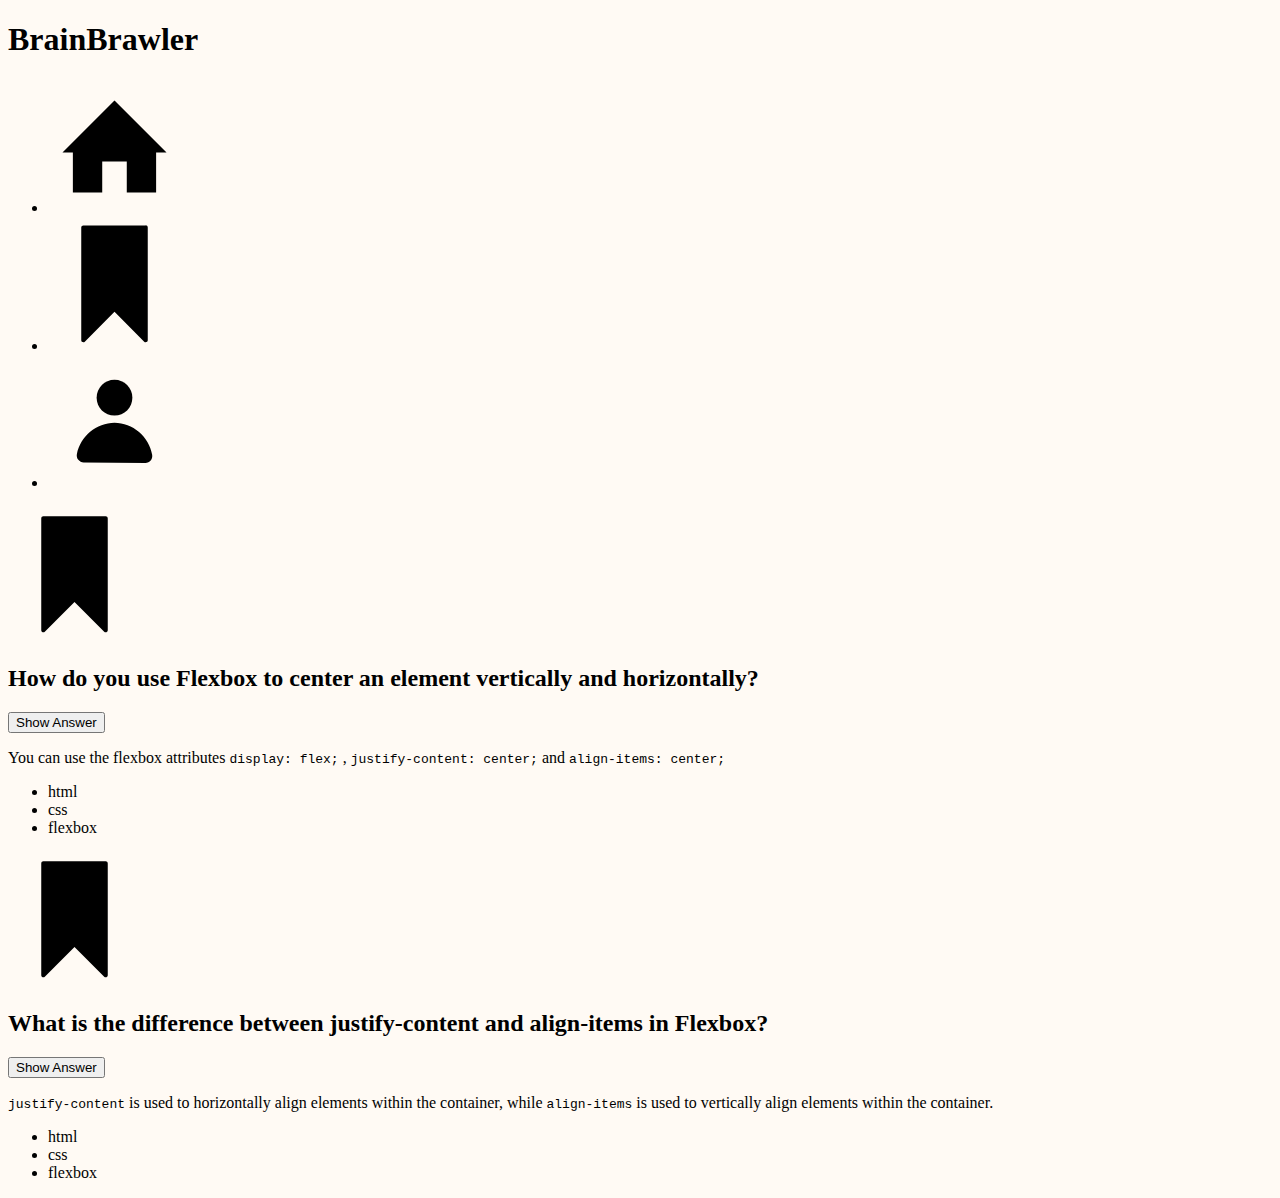
==== index.html @ 4527212e "index frame build" ====
<!DOCTYPE html>
<html lang="en">
  <head>
    <meta charset="UTF-8" />
    <meta http-equiv="X-UA-Compatible" content="IE=edge" />
    <meta name="viewport" content="width=device-width, initial-scale=1.0" />
    <title>Document</title>

    <link rel="stylesheet" href="/css/styles.css" />
  </head>

  <body>
    <header>
      <h1>BrainBrawler</h1>
    </header>
    <nav>
      <ul>
        <li id="home"><img src="media/icon_home.svg" title="home" /></li>
        <li id="bookmarks">
          <img src="media/icon_bookmark.svg" title="bookmark" />
        </li>
        <li id="profile">
          <img src="media/icon_profile.svg" title="profile" />
        </li>
      </ul>
    </nav>
    <main>
      <section>
        <article class="card">
          <div id="card-bookmark">
            <img src="media/icon_bookmark.svg" title="bookmark" />
          </div>
          <h2>
            How do you use Flexbox to center an element vertically and
            horizontally?
          </h2>
          <button>Show Answer</button>
          <p class="answer">
            You can use the flexbox attributes <code>display: flex;</code> ,
            <code>justify-content: center;</code> and
            <code>align-items: center;</code>
          </p>
          <ul class="tags">
            <li>html</li>
            <li>css</li>
            <li>flexbox</li>
          </ul>
        </article>

        <article class="card">
          <div id="card-bookmark">
            <img src="media/icon_bookmark.svg" title="bookmark" />
          </div>
          <h2>
            What is the difference between justify-content and align-items in
            Flexbox?
          </h2>
          <button>Show Answer</button>
          <p class="answer">
            <code>justify-content</code> is used to horizontally align elements
            within the container, while <code>align-items</code> is used to
            vertically align elements within the container.
          </p>
          <ul class="tags">
            <li>html</li>
            <li>css</li>
            <li>flexbox</li>
          </ul>
        </article>
      </section>
      <section>
        <article></article>
      </section>
    </main>
    <footer></footer>
  </body>
</html>
---- css/styles.css ----
:root {
}

body {
  background-color: rgb(255, 250, 244);
}
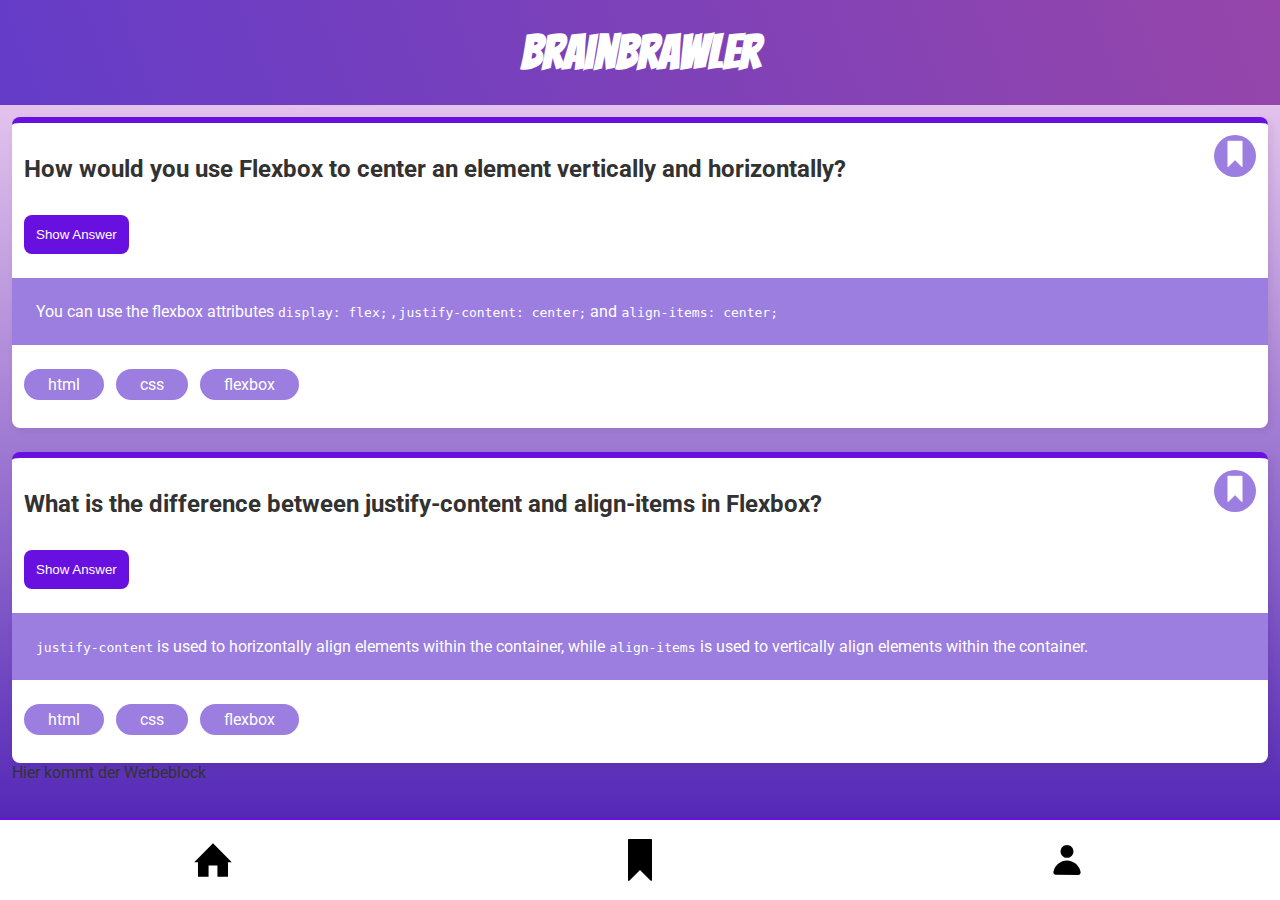
==== commit 287b2e1e: "Merge pull request #1 from mntzd/basicstructure" ====
--- a/index.html
+++ b/index.html
@@ -7,6 +7,12 @@
     <title>Document</title>
 
     <link rel="stylesheet" href="/css/styles.css" />
+    <link rel="preconnect" href="https://fonts.googleapis.com" />
+    <link rel="preconnect" href="https://fonts.gstatic.com" crossorigin />
+    <link
+      href="https://fonts.googleapis.com/css2?family=Bangers&family=Roboto:ital,wght@0,100;0,300;0,400;0,500;0,700;0,900;1,100;1,300;1,400;1,500;1,700;1,900&display=swap"
+      rel="stylesheet"
+    />
   </head>
 
   <body>
@@ -27,11 +33,8 @@
     <main>
       <section>
         <article class="card">
-          <div id="card-bookmark">
-            <img src="media/icon_bookmark.svg" title="bookmark" />
-          </div>
           <h2>
-            How do you use Flexbox to center an element vertically and
+            How would you use Flexbox to center an element vertically and
             horizontally?
           </h2>
           <button>Show Answer</button>
@@ -48,9 +51,6 @@
         </article>
 
         <article class="card">
-          <div id="card-bookmark">
-            <img src="media/icon_bookmark.svg" title="bookmark" />
-          </div>
           <h2>
             What is the difference between justify-content and align-items in
             Flexbox?
@@ -68,8 +68,9 @@
           </ul>
         </article>
       </section>
+
       <section>
-        <article></article>
+        <article>Hier kommt der Werbeblock</article>
       </section>
     </main>
     <footer></footer>
--- a/css/styles.css
+++ b/css/styles.css
@@ -1,6 +1,41 @@
+@import "header.css";
+@import "content.css";
+
 :root {
+  --color-primary: #6710e0;
+  --color-secondary: #9b7ee0;
+  --color-background: rgb(250, 245, 246);
+  --color-nav: rgb(255, 255, 255);
+  --color-font: rgb(50, 50, 50);
+  --color-font-inverse: white;
+
+  --background-gradient-nav: linear-gradient(
+    70deg,
+    rgb(100, 60, 200),
+    rgb(150, 70, 170)
+  );
+  --background-gradient-body: linear-gradient(
+    0deg,
+    rgb(70, 25, 177),
+    rgb(248, 218, 244)
+  );
+
+  --font-copy: "Roboto", sans-serif;
+  --font-header: "Bangers", cursive;
+
+  --gap-xxs: 3px;
+  --gap-xs: 6px;
+  --gap-s: 12px;
+  --gap-m: 24px;
+  --gap-l: 36px;
+  --gap-xl: 48px;
+  --gap-xxl: 96px;
 }
 
 body {
-  background-color: rgb(255, 250, 244);
+  background-color: var(--color-background);
+  background: var(--background-gradient-body);
+  color: var(--color-font);
+  margin: 0px;
+  font-family: var(--font-copy);
 }
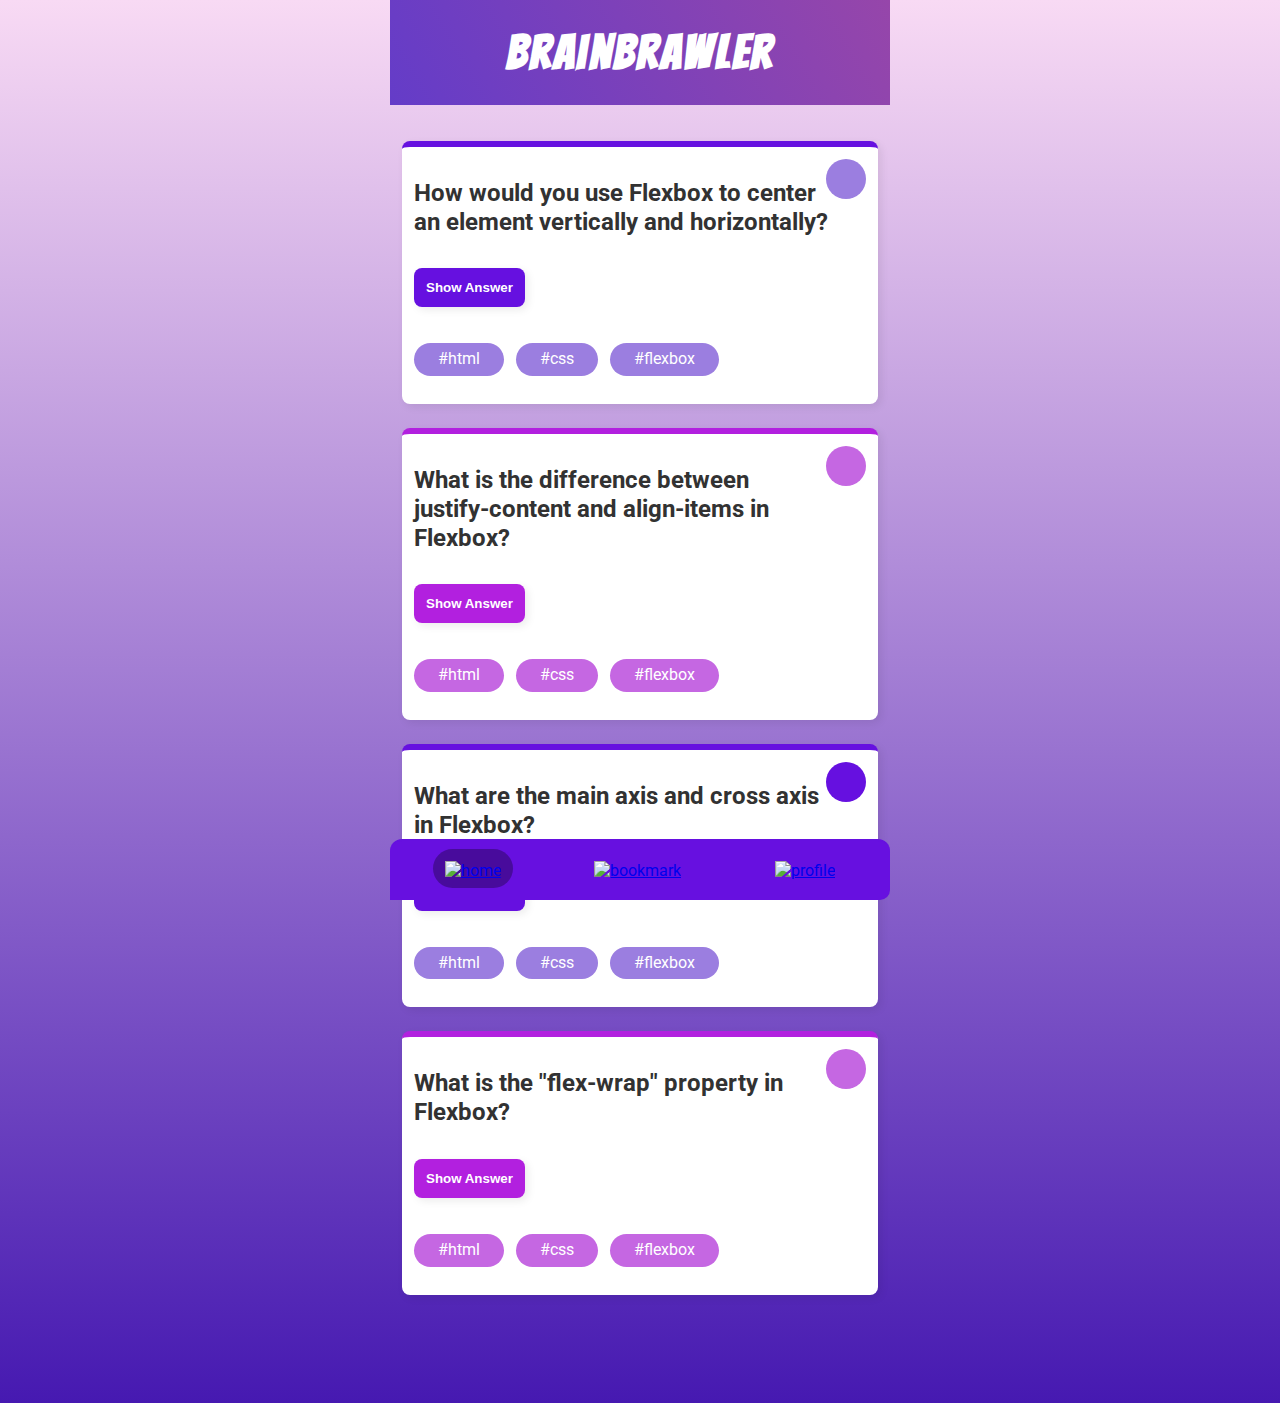
==== commit 053dce01: "bugfixes" ====
--- a/index.html
+++ b/index.html
@@ -13,6 +13,7 @@
       href="https://fonts.googleapis.com/css2?family=Bangers&family=Roboto:ital,wght@0,100;0,300;0,400;0,500;0,700;0,900;1,100;1,300;1,400;1,500;1,700;1,900&display=swap"
       rel="stylesheet"
     />
+    <script type="text/javascript" src="/js/script.js" defer></script>
   </head>
 
   <body>
@@ -21,12 +22,20 @@
     </header>
     <nav>
       <ul>
-        <li id="home"><img src="media/icon_home.svg" title="home" /></li>
-        <li id="bookmarks">
-          <img src="media/icon_bookmark.svg" title="bookmark" />
+        <li id="home" class="selected">
+          <a href="/index.html">
+            <img src="media/icon_home_new_square.svg" title="home" />
+          </a>
         </li>
-        <li id="profile">
-          <img src="media/icon_profile.svg" title="profile" />
+        <li id="bookmarks" class="">
+          <a href="/bookmarks.html">
+            <img src="media/icon_bookmark_new_square.svg" title="bookmark" />
+          </a>
+        </li>
+        <li id="profile" class="">
+          <a href="/profile.html">
+            <img src="media/icon_profile_new_square.svg" title="profile" />
+          </a>
         </li>
       </ul>
     </nav>
@@ -37,16 +46,16 @@
             How would you use Flexbox to center an element vertically and
             horizontally?
           </h2>
-          <button>Show Answer</button>
-          <p class="answer">
+          <button class="button">Show Answer</button>
+          <p class="answer show">
             You can use the flexbox attributes <code>display: flex;</code> ,
             <code>justify-content: center;</code> and
             <code>align-items: center;</code>
           </p>
           <ul class="tags">
-            <li>html</li>
-            <li>css</li>
-            <li>flexbox</li>
+            <li>#html</li>
+            <li>#css</li>
+            <li>#flexbox</li>
           </ul>
         </article>
 
@@ -55,22 +64,47 @@
             What is the difference between justify-content and align-items in
             Flexbox?
           </h2>
-          <button>Show Answer</button>
+          <button class="button">Show Answer</button>
           <p class="answer">
             <code>justify-content</code> is used to horizontally align elements
             within the container, while <code>align-items</code> is used to
             vertically align elements within the container.
           </p>
           <ul class="tags">
-            <li>html</li>
-            <li>css</li>
-            <li>flexbox</li>
+            <li>#html</li>
+            <li>#css</li>
+            <li>#flexbox</li>
           </ul>
         </article>
-      </section>
 
-      <section>
-        <article>Hier kommt der Werbeblock</article>
+        <article class="card bookmarked">
+          <h2>What are the main axis and cross axis in Flexbox?</h2>
+          <button class="button">Show Answer</button>
+          <p class="answer">
+            The main axis is the axis along which the Flexbox items are laid
+            out, and the cross axis is perpendicular to the main axis.
+          </p>
+          <ul class="tags">
+            <li>#html</li>
+            <li>#css</li>
+            <li>#flexbox</li>
+          </ul>
+        </article>
+
+        <article class="card bookmarked">
+          <h2>What is the "flex-wrap" property in Flexbox?</h2>
+          <button class="button">Show Answer</button>
+          <p class="answer">
+            The <code>"flex-wrap"</code> property specifies whether the Flexbox
+            items should wrap or not when there is not enough space on the main
+            axis.
+          </p>
+          <ul class="tags">
+            <li>#html</li>
+            <li>#css</li>
+            <li>#flexbox</li>
+          </ul>
+        </article>
       </section>
     </main>
     <footer></footer>
--- a/css/styles.css
+++ b/css/styles.css
@@ -2,15 +2,17 @@
 @import "content.css";
 
 :root {
-  --color-primary: #6710e0;
+  --color-primary: rgb(102, 16, 224);
   --color-secondary: #9b7ee0;
+  --color-tertiary: rgb(178, 32, 223);
+  --color-quartary: rgb(197, 103, 226);
   --color-background: rgb(250, 245, 246);
-  --color-nav: rgb(255, 255, 255);
+  --color-nav: #6710e0;
   --color-font: rgb(50, 50, 50);
   --color-font-inverse: white;
 
   --background-gradient-nav: linear-gradient(
-    70deg,
+    60deg,
     rgb(100, 60, 200),
     rgb(150, 70, 170)
   );
@@ -33,9 +35,12 @@
 }
 
 body {
-  background-color: var(--color-background);
   background: var(--background-gradient-body);
+  background-color: rgb(70, 25, 177);
+  background-repeat: no-repeat;
+  background-size: stretch;
   color: var(--color-font);
-  margin: 0px;
+  margin: 0px auto;
   font-family: var(--font-copy);
+  max-width: 500px;
 }
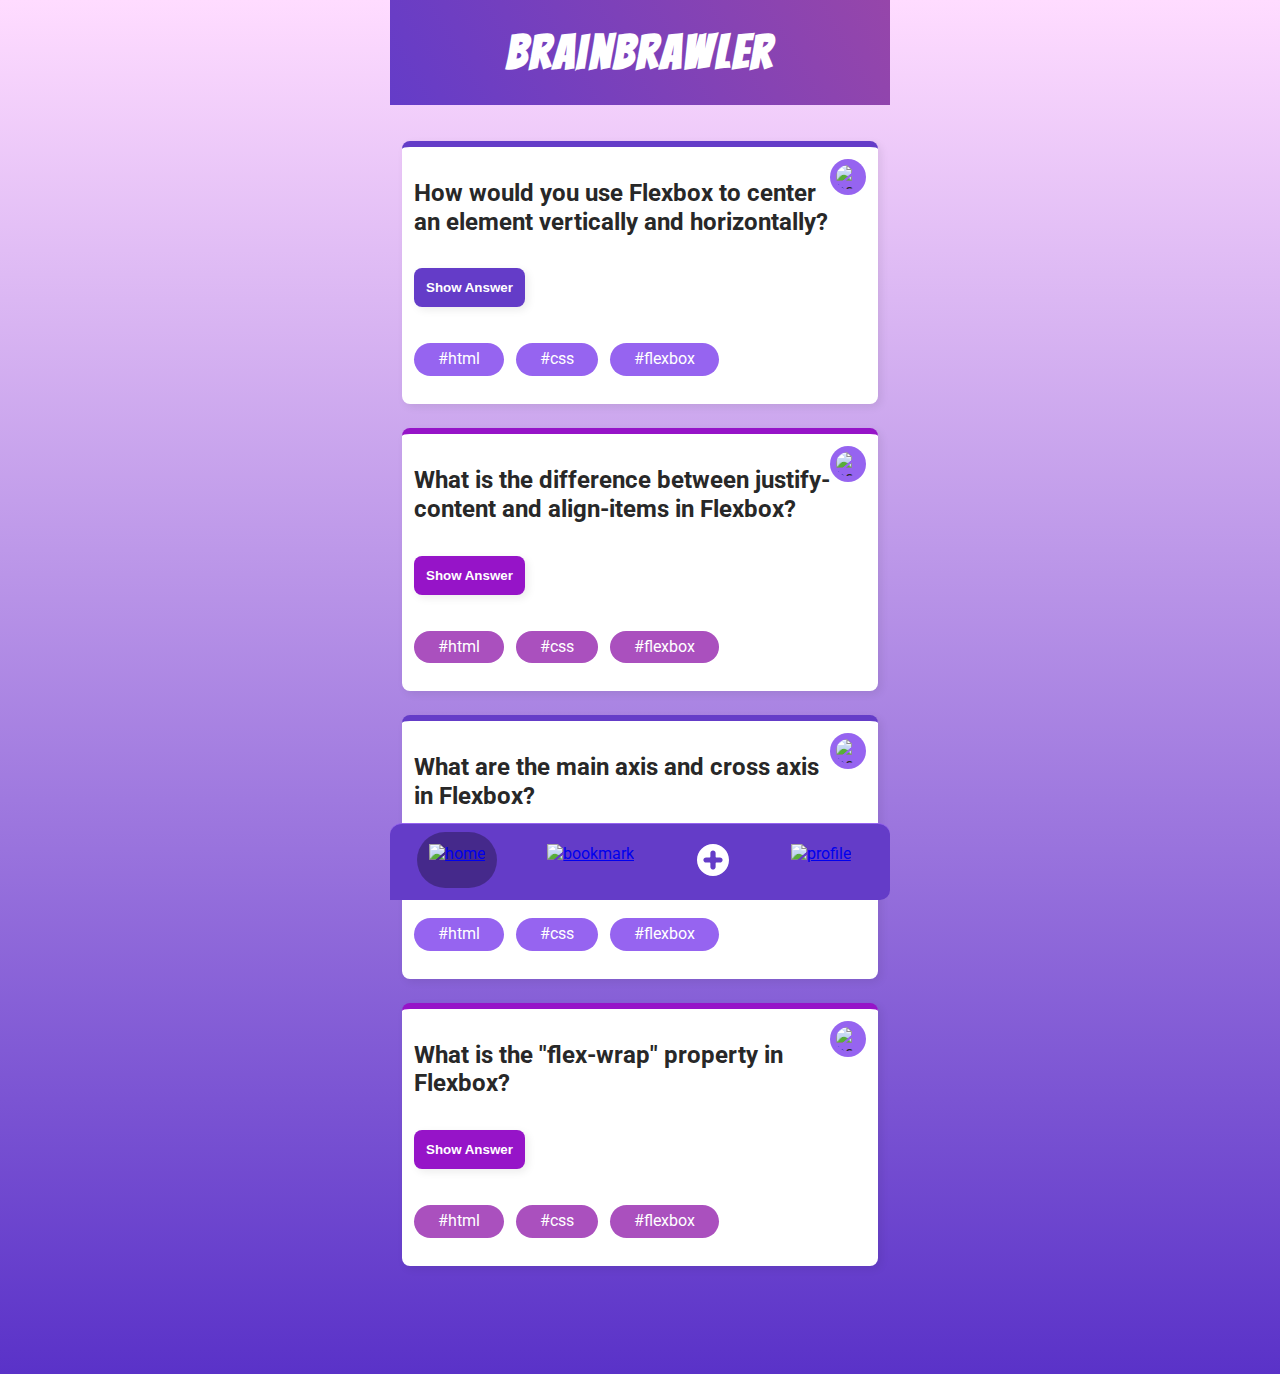
==== commit 229aed5c: "js improved" ====
--- a/index.html
+++ b/index.html
@@ -4,7 +4,7 @@
     <meta charset="UTF-8" />
     <meta http-equiv="X-UA-Compatible" content="IE=edge" />
     <meta name="viewport" content="width=device-width, initial-scale=1.0" />
-    <title>Document</title>
+    <title>BrainBrawler</title>
 
     <link rel="stylesheet" href="/css/styles.css" />
     <link rel="preconnect" href="https://fonts.googleapis.com" />
@@ -13,7 +13,8 @@
       href="https://fonts.googleapis.com/css2?family=Bangers&family=Roboto:ital,wght@0,100;0,300;0,400;0,500;0,700;0,900;1,100;1,300;1,400;1,500;1,700;1,900&display=swap"
       rel="stylesheet"
     />
-    <script type="text/javascript" src="/js/script.js" defer></script>
+    <script type="text/javascript" src="/js/cards.js" defer></script>
+    <script type="text/javascript" src="/js/main.js" defer></script>
   </head>
 
   <body>
@@ -32,6 +33,11 @@
             <img src="media/icon_bookmark_new_square.svg" title="bookmark" />
           </a>
         </li>
+        <li id="form" class="">
+          <a href="/form.html">
+            <img src="media/icon_form_new_square.svg" title="bookmark" />
+          </a>
+        </li>
         <li id="profile" class="">
           <a href="/profile.html">
             <img src="media/icon_profile_new_square.svg" title="profile" />
@@ -40,8 +46,13 @@
       </ul>
     </nav>
     <main>
-      <section>
+      <section data-js="cardWrapper">
         <article class="card">
+          <img
+            class="bookmark"
+            alt="bookmark this question"
+            src="/media/icon_bookmark_new_square.svg"
+          />
           <h2>
             How would you use Flexbox to center an element vertically and
             horizontally?
@@ -60,6 +71,11 @@
         </article>
 
         <article class="card">
+          <img
+            class="bookmark"
+            alt="bookmark this question"
+            src="/media/icon_bookmark_new_square.svg"
+          />
           <h2>
             What is the difference between justify-content and align-items in
             Flexbox?
@@ -77,7 +93,12 @@
           </ul>
         </article>
 
-        <article class="card bookmarked">
+        <article class="card">
+          <img
+            class="bookmark"
+            alt="bookmark this question"
+            src="/media/icon_bookmark_new_square.svg"
+          />
           <h2>What are the main axis and cross axis in Flexbox?</h2>
           <button class="button">Show Answer</button>
           <p class="answer">
@@ -91,7 +112,12 @@
           </ul>
         </article>
 
-        <article class="card bookmarked">
+        <article class="card">
+          <img
+            class="bookmark"
+            alt="bookmark this question"
+            src="/media/icon_bookmark_new_square.svg"
+          />
           <h2>What is the "flex-wrap" property in Flexbox?</h2>
           <button class="button">Show Answer</button>
           <p class="answer">
--- a/css/styles.css
+++ b/css/styles.css
@@ -2,14 +2,14 @@
 @import "content.css";
 
 :root {
-  --color-primary: rgb(102, 16, 224);
-  --color-secondary: #9b7ee0;
-  --color-tertiary: rgb(178, 32, 223);
-  --color-quartary: rgb(197, 103, 226);
-  --color-background: rgb(250, 245, 246);
-  --color-nav: #6710e0;
-  --color-font: rgb(50, 50, 50);
-  --color-font-inverse: white;
+  /*light mode*/
+  --color-primary: rgb(100, 60, 200);
+  --color-secondary: rgb(150, 100, 240);
+  --color-tertiary: rgb(150, 20, 200);
+  --color-quartary: rgb(170, 80, 190);
+  --color-nav: var(--color-primary);
+  --color-font: rgb(40, 40, 40);
+  --color-inverse: white;
 
   --background-gradient-nav: linear-gradient(
     60deg,
@@ -18,9 +18,12 @@
   );
   --background-gradient-body: linear-gradient(
     0deg,
-    rgb(70, 25, 177),
-    rgb(248, 218, 244)
+    var(--body-bg),
+    rgb(255, 220, 255)
   );
+  --body-bg: rgb(90, 50, 200);
+
+  /*dark mode is defined in a body-class*/
 
   --font-copy: "Roboto", sans-serif;
   --font-header: "Bangers", cursive;
@@ -36,7 +39,7 @@
 
 body {
   background: var(--background-gradient-body);
-  background-color: rgb(70, 25, 177);
+  background-color: var(--body-bg);
   background-repeat: no-repeat;
   background-size: stretch;
   color: var(--color-font);
@@ -44,3 +47,21 @@
   font-family: var(--font-copy);
   max-width: 500px;
 }
+
+body.darkmode {
+  --color-primary: rgb(180, 100, 220);
+  --color-secondary: rgb(120, 50, 140);
+  --color-tertiary: rgb(100, 70, 240);
+  --color-quartary: rgb(80, 55, 190);
+  --color-nav: var(--color-quartary);
+  --color-font: rgb(240, 240, 240);
+  --color-inverse: rgb(40, 40, 40);
+
+  --background-gradient-nav: rgb(180, 100, 220);
+  --background-gradient-body: linear-gradient(
+    0deg,
+    var(--body-bg),
+    rgb(100, 0, 100)
+  );
+  --body-bg: rgb(40, 40, 100);
+}
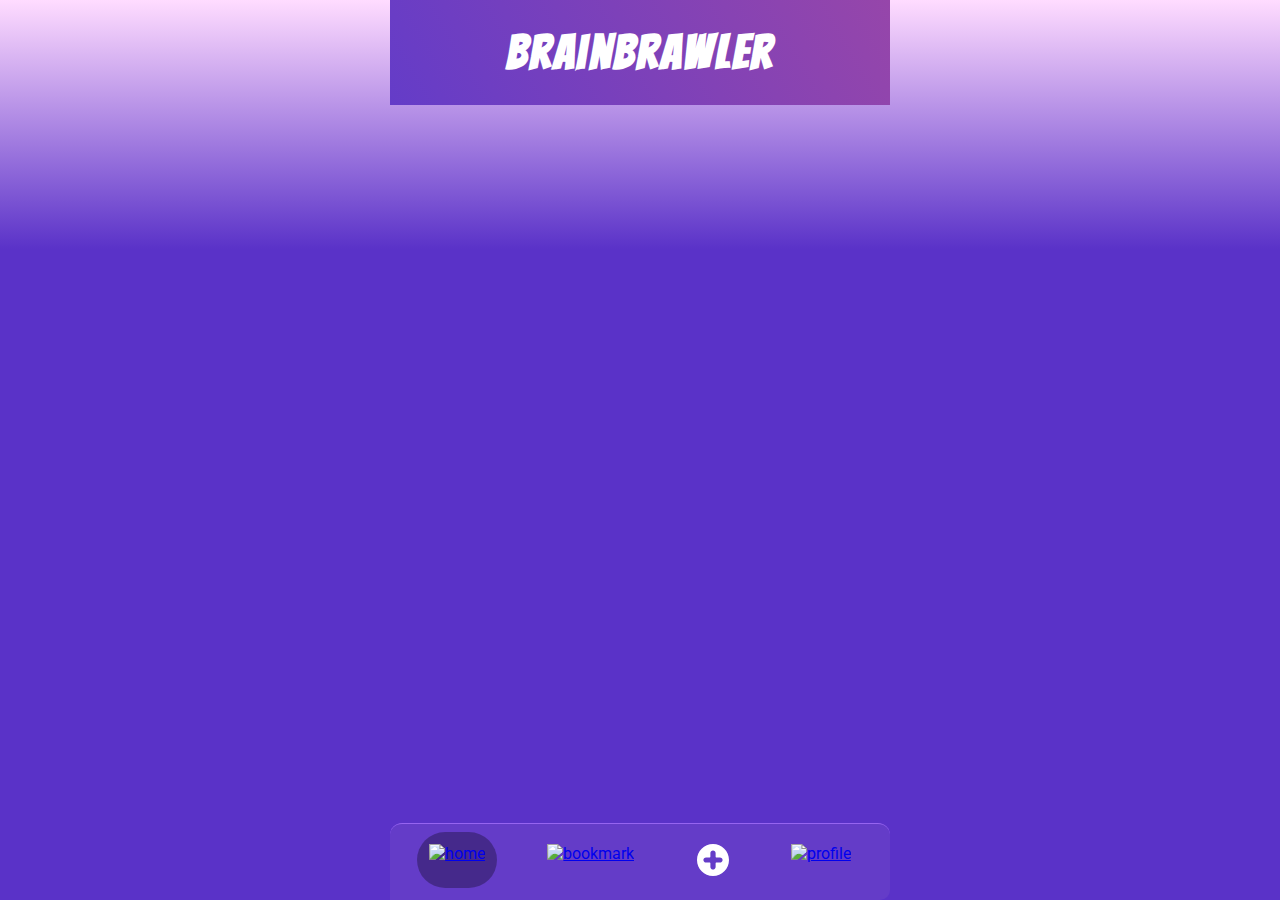
==== commit b1781652: ":)" ====
--- a/index.html
+++ b/index.html
@@ -13,8 +13,10 @@
       href="https://fonts.googleapis.com/css2?family=Bangers&family=Roboto:ital,wght@0,100;0,300;0,400;0,500;0,700;0,900;1,100;1,300;1,400;1,500;1,700;1,900&display=swap"
       rel="stylesheet"
     />
+    <script type="text/javascript" src="/js/questions.js" defer></script>
     <script type="text/javascript" src="/js/cards.js" defer></script>
     <script type="text/javascript" src="/js/main.js" defer></script>
+    <script type="module" src="/js/index.js" defer></script>
   </head>
 
   <body>
@@ -46,92 +48,7 @@
       </ul>
     </nav>
     <main>
-      <section data-js="cardWrapper">
-        <article class="card">
-          <img
-            class="bookmark"
-            alt="bookmark this question"
-            src="/media/icon_bookmark_new_square.svg"
-          />
-          <h2>
-            How would you use Flexbox to center an element vertically and
-            horizontally?
-          </h2>
-          <button class="button">Show Answer</button>
-          <p class="answer show">
-            You can use the flexbox attributes <code>display: flex;</code> ,
-            <code>justify-content: center;</code> and
-            <code>align-items: center;</code>
-          </p>
-          <ul class="tags">
-            <li>#html</li>
-            <li>#css</li>
-            <li>#flexbox</li>
-          </ul>
-        </article>
-
-        <article class="card">
-          <img
-            class="bookmark"
-            alt="bookmark this question"
-            src="/media/icon_bookmark_new_square.svg"
-          />
-          <h2>
-            What is the difference between justify-content and align-items in
-            Flexbox?
-          </h2>
-          <button class="button">Show Answer</button>
-          <p class="answer">
-            <code>justify-content</code> is used to horizontally align elements
-            within the container, while <code>align-items</code> is used to
-            vertically align elements within the container.
-          </p>
-          <ul class="tags">
-            <li>#html</li>
-            <li>#css</li>
-            <li>#flexbox</li>
-          </ul>
-        </article>
-
-        <article class="card">
-          <img
-            class="bookmark"
-            alt="bookmark this question"
-            src="/media/icon_bookmark_new_square.svg"
-          />
-          <h2>What are the main axis and cross axis in Flexbox?</h2>
-          <button class="button">Show Answer</button>
-          <p class="answer">
-            The main axis is the axis along which the Flexbox items are laid
-            out, and the cross axis is perpendicular to the main axis.
-          </p>
-          <ul class="tags">
-            <li>#html</li>
-            <li>#css</li>
-            <li>#flexbox</li>
-          </ul>
-        </article>
-
-        <article class="card">
-          <img
-            class="bookmark"
-            alt="bookmark this question"
-            src="/media/icon_bookmark_new_square.svg"
-          />
-          <h2>What is the "flex-wrap" property in Flexbox?</h2>
-          <button class="button">Show Answer</button>
-          <p class="answer">
-            The <code>"flex-wrap"</code> property specifies whether the Flexbox
-            items should wrap or not when there is not enough space on the main
-            axis.
-          </p>
-          <ul class="tags">
-            <li>#html</li>
-            <li>#css</li>
-            <li>#flexbox</li>
-          </ul>
-        </article>
-      </section>
+      <section data-js="cardWrapper"></section>
     </main>
     <footer></footer>
   </body>
--- a/css/styles.css
+++ b/css/styles.css
@@ -10,6 +10,7 @@
   --color-nav: var(--color-primary);
   --color-font: rgb(40, 40, 40);
   --color-inverse: white;
+  --color-highlight: rgb(85, 20, 250);
 
   --background-gradient-nav: linear-gradient(
     60deg,
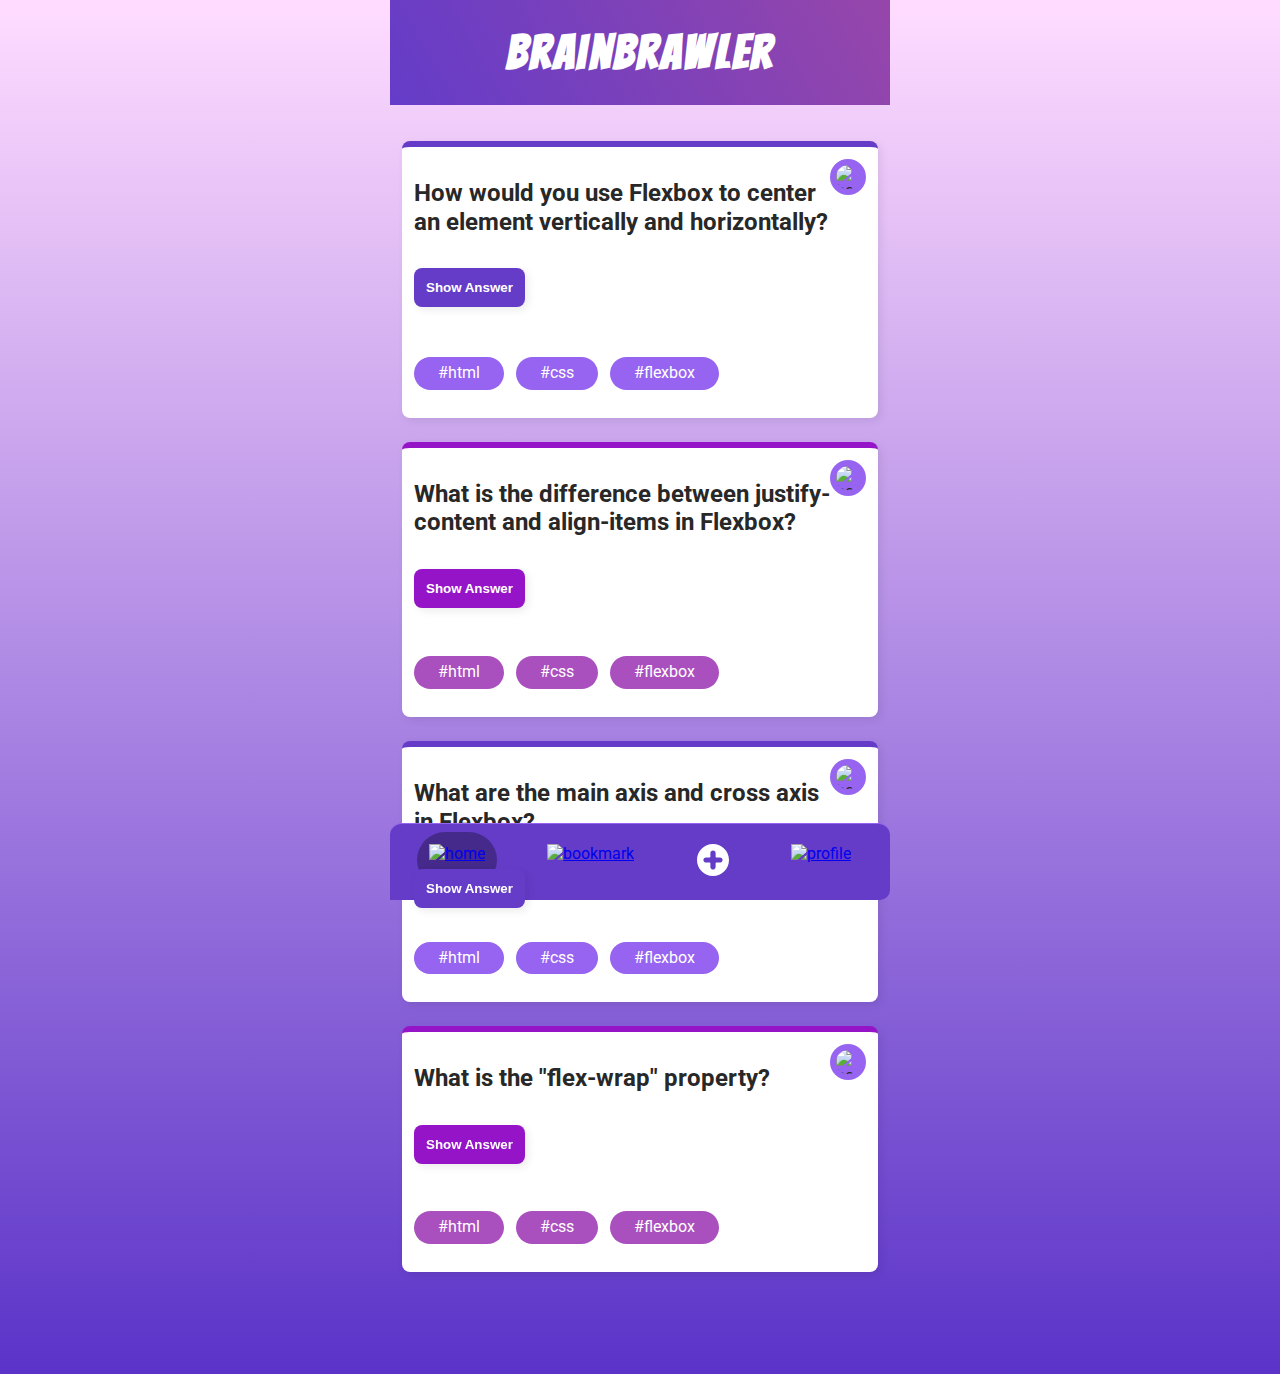
==== commit d7ef949c: "links amended" ====
--- a/index.html
+++ b/index.html
@@ -6,17 +6,16 @@
     <meta name="viewport" content="width=device-width, initial-scale=1.0" />
     <title>BrainBrawler</title>
 
-    <link rel="stylesheet" href="/css/styles.css" />
+    <link rel="stylesheet" href="./css/styles.css" />
     <link rel="preconnect" href="https://fonts.googleapis.com" />
     <link rel="preconnect" href="https://fonts.gstatic.com" crossorigin />
     <link
       href="https://fonts.googleapis.com/css2?family=Bangers&family=Roboto:ital,wght@0,100;0,300;0,400;0,500;0,700;0,900;1,100;1,300;1,400;1,500;1,700;1,900&display=swap"
       rel="stylesheet"
     />
-    <script type="text/javascript" src="/js/questions.js" defer></script>
-    <script type="text/javascript" src="/js/cards.js" defer></script>
-    <script type="text/javascript" src="/js/main.js" defer></script>
-    <script type="module" src="/js/index.js" defer></script>
+    <script type="text/javascript" src="./js/cards.js" defer></script>
+    <script type="text/javascript" src="./js/main.js" defer></script>
+    <script type="text/javascript" src="./js/index.js" defer></script>
   </head>
 
   <body>
@@ -26,29 +25,114 @@
     <nav>
       <ul>
         <li id="home" class="selected">
-          <a href="/index.html">
-            <img src="media/icon_home_new_square.svg" title="home" />
+          <a href="./index.html">
+            <img src="./media/icon_home_new_square.svg" title="home" />
           </a>
         </li>
         <li id="bookmarks" class="">
-          <a href="/bookmarks.html">
-            <img src="media/icon_bookmark_new_square.svg" title="bookmark" />
+          <a href="./bookmarks.html">
+            <img src="./media/icon_bookmark_new_square.svg" title="bookmark" />
           </a>
         </li>
         <li id="form" class="">
-          <a href="/form.html">
-            <img src="media/icon_form_new_square.svg" title="bookmark" />
+          <a href="./form.html">
+            <img src="./media/icon_form_new_square.svg" title="bookmark" />
           </a>
         </li>
         <li id="profile" class="">
-          <a href="/profile.html">
-            <img src="media/icon_profile_new_square.svg" title="profile" />
+          <a href="./profile.html">
+            <img src="./media/icon_profile_new_square.svg" title="profile" />
           </a>
         </li>
       </ul>
     </nav>
     <main>
-      <section data-js="cardWrapper"></section>
+      <section data-js="cardWrapper">
+        <article class="card animate">
+          <img
+            class="bookmark"
+            alt="bookmark this question"
+            src="/media/icon_bookmark_new_square.svg"
+          />
+          <h2>
+            How would you use Flexbox to center an element vertically and
+            horizontally?
+          </h2>
+          <button class="button">Show Answer</button>
+          <p class="answer">
+            You can use the flexbox attributes <code>display: flex;</code> ,
+            <code>justify-content: center;</code> and
+            <code>align-items: center;</code>
+          </p>
+          <ul class="tags">
+            <li>#html</li>
+            <li>#css</li>
+            <li>#flexbox</li>
+          </ul>
+        </article>
+
+        <article class="card animate">
+          <img
+            class="bookmark"
+            alt="bookmark this question"
+            src="/media/icon_bookmark_new_square.svg"
+          />
+          <h2>
+            What is the difference between justify-content and align-items in
+            Flexbox?
+          </h2>
+          <button class="button">Show Answer</button>
+          <p class="answer">
+            <code>justify-content</code> is used to horizontally align elements
+            within the container, while <code>align-items</code> is used to
+            vertically align elements within the container.
+          </p>
+          <ul class="tags">
+            <li>#html</li>
+            <li>#css</li>
+            <li>#flexbox</li>
+          </ul>
+        </article>
+
+        <article class="card animate">
+          <img
+            class="bookmark"
+            alt="bookmark this question"
+            src="/media/icon_bookmark_new_square.svg"
+          />
+          <h2>What are the main axis and cross axis in Flexbox?</h2>
+          <button class="button">Show Answer</button>
+          <p class="answer">
+            The main axis is the axis along which the Flexbox items are laid
+            out, and the cross axis is perpendicular to the main axis.
+          </p>
+          <ul class="tags">
+            <li>#html</li>
+            <li>#css</li>
+            <li>#flexbox</li>
+          </ul>
+        </article>
+
+        <article class="card animate">
+          <img
+            class="bookmark"
+            alt="bookmark this question"
+            src="/media/icon_bookmark_new_square.svg"
+          />
+          <h2>What is the "flex-wrap" property?</h2>
+          <button class="button">Show Answer</button>
+          <p class="answer">
+            The <code>"flex-wrap"</code> property specifies whether the Flexbox
+            items should wrap or not when there is not enough space on the main
+            axis.
+          </p>
+          <ul class="tags">
+            <li>#html</li>
+            <li>#css</li>
+            <li>#flexbox</li>
+          </ul>
+        </article>
+      </section>
     </main>
     <footer></footer>
   </body>
--- a/css/styles.css
+++ b/css/styles.css
@@ -1,5 +1,5 @@
-@import "header.css";
-@import "content.css";
+@import "./header.css";
+@import "./content.css";
 
 :root {
   /*light mode*/
